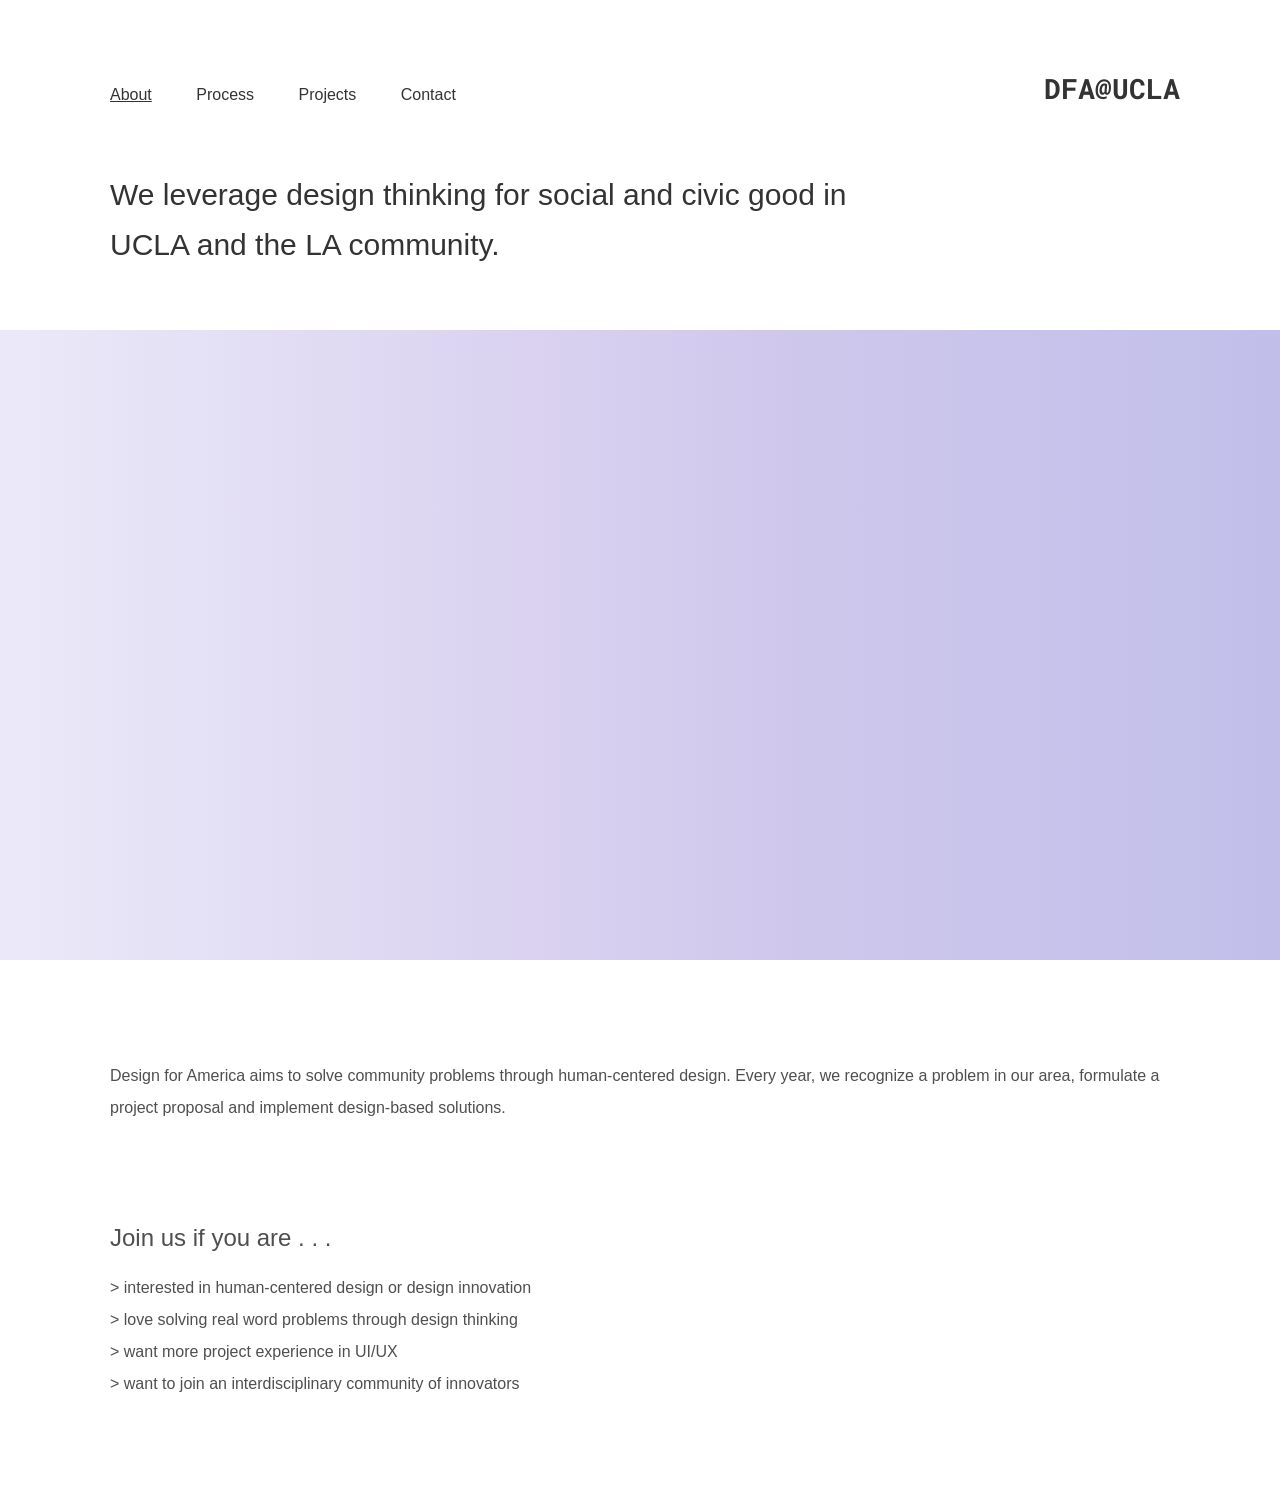
==== about/index.html @ 73edb7b9 "change about picture" ====
<!DOCTYPE html>
<html lang="en">
<head>
  <meta charset="UTF-8">
  <meta name="viewport" content="width=device-width, initial-scale=1.0">
  <meta http-equiv="X-UA-Compatible" content="ie=edge">
  <link rel="stylesheet" href="../public/style/master.css">
  <title>Design for America | About</title>
</head>
<body>
  <header>
    <div id="navbar-links">
      <ul>
        <li><a href="" class="active">About</a></li>
        <li><a href="../process/index.html">Process</a></li>
        <li><a href="../projects/index.html">Projects</a></li>
        <li><a href="../contact/index.html">Contact</a></li>
      </ul>
    </div>
    <div id="navbar-logo">
      <a href="../index.html">DFA@UCLA</a>
    </div>
  </header>
  <div class="statement">
    We leverage design thinking for social and civic good in UCLA and the LA community.
  </div>
  <div class="jumboscreen">
  </div>
  <div class="site-wrapper">
    <div class="description">
      <p>
        Design for America aims to solve community problems through human-centered design. Every year, we recognize a problem in our area, formulate a project proposal and implement design-based solutions.
      </p>
    </div>
    <div class="join">
      <h2>Join us if you are . . .</h2>
      <ul>
        <li><p>
          > interested in human-centered design or design innovation
        </p></li>
        <li><p>
          > love solving real word problems through design thinking
        </p></li>
        <li><p>
          > want more project experience in UI/UX
        </p></li>
        <li><p>
          > want to join an interdisciplinary community of innovators
        </p></li>
      </ul>
    </div>
  </div>
</body>
</html>
---- public/style/master.css ----
@import url("https://fonts.googleapis.com/css?family=Roboto+Mono:700");
@font-face {
  font-family: "Gotham";
  src: url("Gotham-Book.otf");
  font-weight: 400; }
header {
  color: #333333;
  padding: 70px 50px; }

h1,
h2,
h3 {
  font-family: Gotham, sans-serif;
  color: #4f4f4f;
  font-weight: 300; }

p {
  color: #4f4f4f;
  font-family: Gotham, sans-serif;
  line-height: 2;
  margin: 0; }

ul {
  list-style: none; }

#navbar-links {
  float: left;
  font-family: Gotham, sans-serif; }
  #navbar-links li {
    display: inline-block;
    margin: 0 20px; }
    #navbar-links li a {
      text-decoration: none;
      color: inherit;
      -webkit-transition: text-decoration 2s ease;
      transition: text-decoration 2s ease; }
    #navbar-links li a:hover {
      text-decoration: underline; }
    #navbar-links li .active {
      text-decoration: underline; }

#navbar-logo {
  float: right;
  margin-right: 50px;
  font-family: 'Roboto Mono', monospace;
  font-weight: 700;
  font-size: 28px; }
  #navbar-logo a {
    color: #333333;
    text-decoration: none; }

body {
  margin: 0; }

.statement {
  color: #333333;
  margin: 30px 0px 60px 110px;
  width: 60%;
  float: left;
  line-height: 50px;
  display: block;
  font-family: Gotham, sans-serif;
  font-size: 30px; }

.fullscreen-video video {
  width: 100%;
  height: auto;
  opacity: 0.9; }

.jumboscreen {
  width: 100%;
  height: 70vh;
  clear: both;
  background: #ebe9f9;
  background: -moz-linear-gradient(left, #ebe9f9 0%, #d8d0ef 45%, #cec7ec 63%, #c1bfea 100%);
  background: -webkit-gradient(left top, right top, color-stop(0%, #ebe9f9), color-stop(45%, #d8d0ef), color-stop(63%, #cec7ec), color-stop(100%, #c1bfea));
  background: -webkit-linear-gradient(left, #ebe9f9 0%, #d8d0ef 45%, #cec7ec 63%, #c1bfea 100%);
  background: -o-linear-gradient(left, #ebe9f9 0%, #d8d0ef 45%, #cec7ec 63%, #c1bfea 100%);
  background: -ms-linear-gradient(left, #ebe9f9 0%, #d8d0ef 45%, #cec7ec 63%, #c1bfea 100%);
  background: linear-gradient(to right, #ebe9f9 0%, #d8d0ef 45%, #cec7ec 63%, #c1bfea 100%);
  filter: progid:DXImageTransform.Microsoft.gradient(startColorstr='#ebe9f9', endColorstr='#c1bfea', GradientType=1); }

#contact-picture {
  float: left;
  margin: 50px 0;
  width: 50%; }

.picture {
  height: 600px;
  margin: 0 0 0 100px;
  background: #ebe9f9;
  background: -moz-linear-gradient(left, #ebe9f9 0%, #d8d0ef 45%, #cec7ec 63%, #c1bfea 100%);
  background: -webkit-gradient(left top, right top, color-stop(0%, #ebe9f9), color-stop(45%, #d8d0ef), color-stop(63%, #cec7ec), color-stop(100%, #c1bfea));
  background: -webkit-linear-gradient(left, #ebe9f9 0%, #d8d0ef 45%, #cec7ec 63%, #c1bfea 100%);
  background: -o-linear-gradient(left, #ebe9f9 0%, #d8d0ef 45%, #cec7ec 63%, #c1bfea 100%);
  background: -ms-linear-gradient(left, #ebe9f9 0%, #d8d0ef 45%, #cec7ec 63%, #c1bfea 100%);
  background: linear-gradient(to right, #ebe9f9 0%, #d8d0ef 45%, #cec7ec 63%, #c1bfea 100%);
  filter: progid:DXImageTransform.Microsoft.gradient(startColorstr='#ebe9f9', endColorstr='#c1bfea', GradientType=1); }

#contact-info {
  float: right;
  width: 50%;
  margin: 70px 0;
  font-family: Gotham, sans-serif; }
  #contact-info ul {
    text-align: center;
    padding: 0 100px; }
    #contact-info ul h3 {
      color: #fac7c0;
      font-size: 16px; }
    #contact-info ul p {
      color: #828282; }

.site-wrapper {
  margin: 0 110px; }

.description {
  margin-top: 100px;
  margin-bottom: 100px; }

.join {
  margin-top: 100px;
  margin-bottom: 100px; }
  .join ul {
    margin-left: -40px; }
  .join li {
    margin: 0; }

/*# sourceMappingURL=master.css.map */
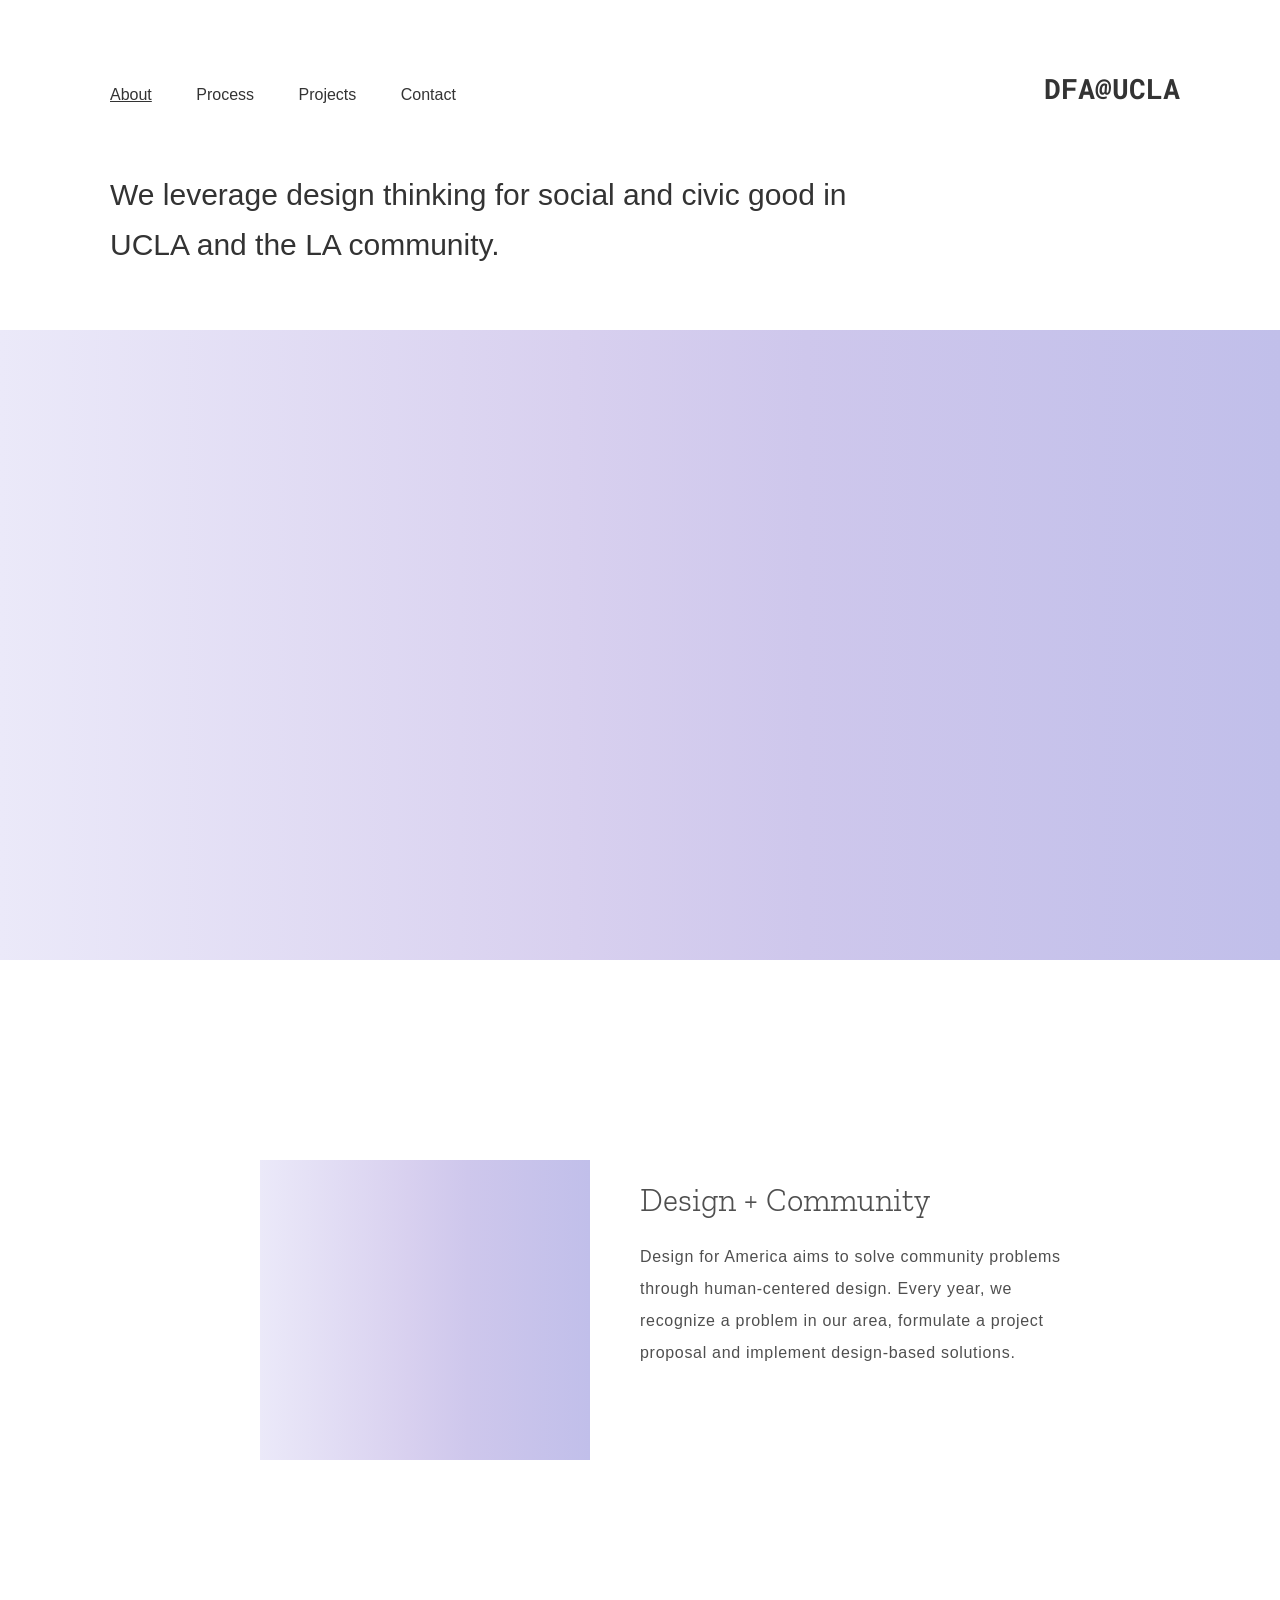
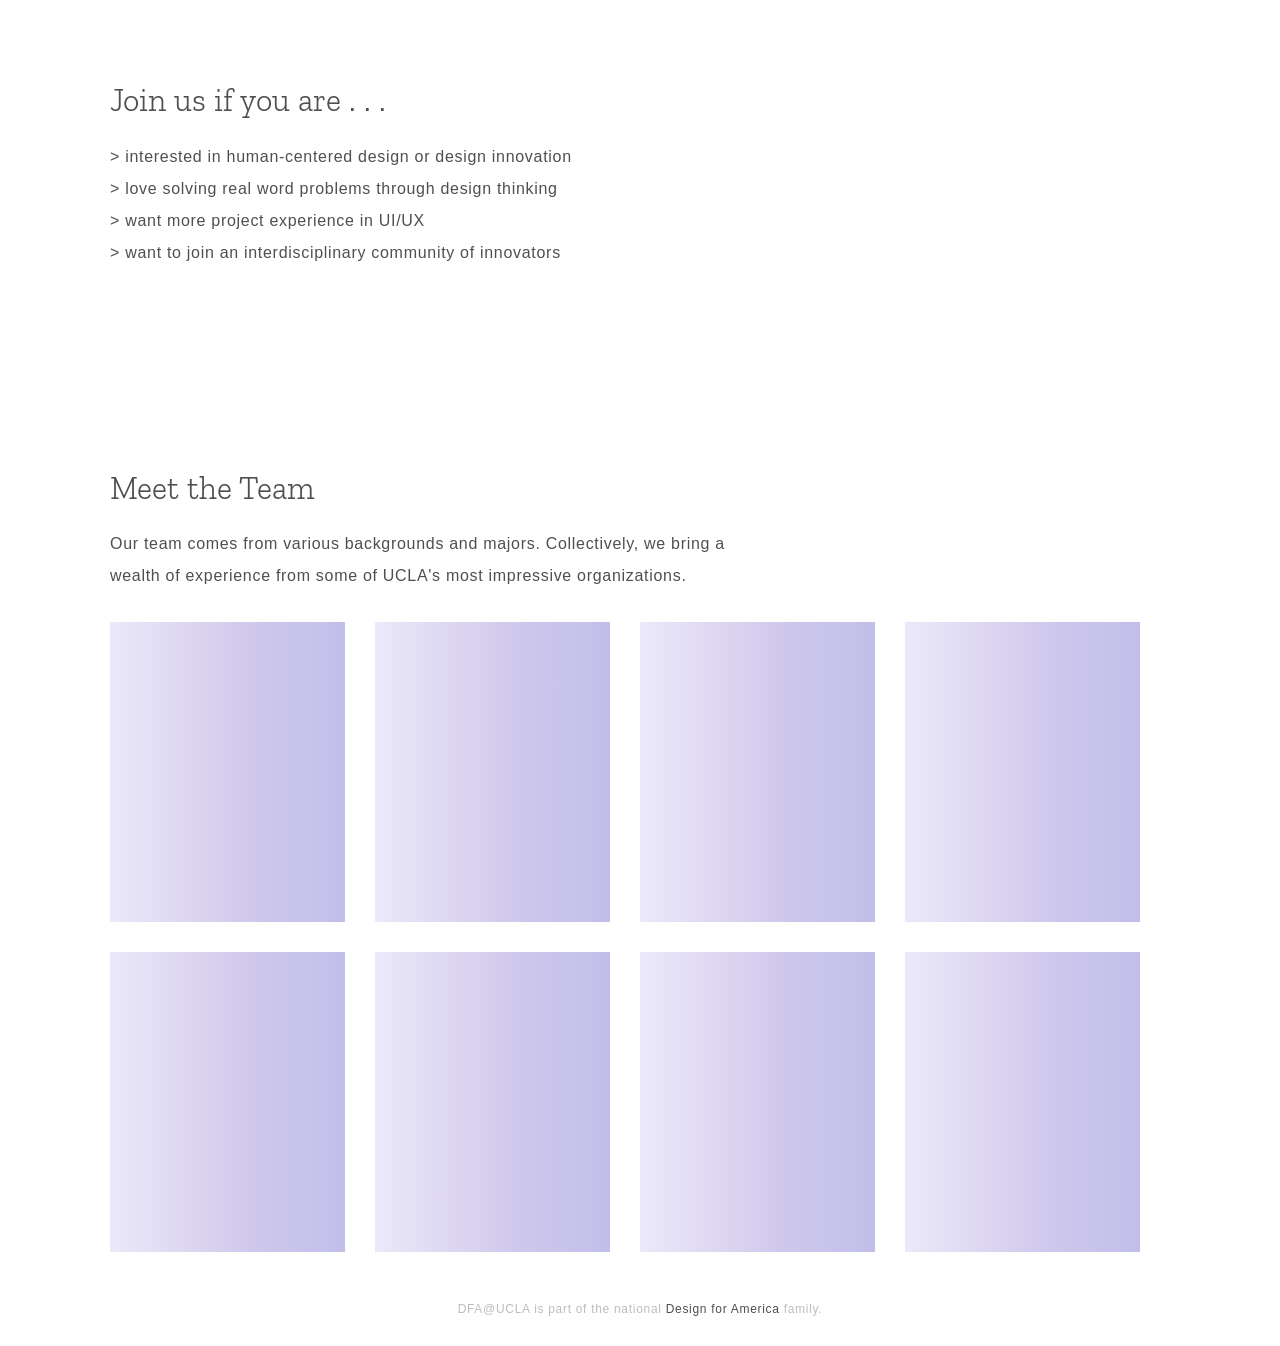
==== commit 56c2919e: "update about page" ====
--- a/about/index.html
+++ b/about/index.html
@@ -12,13 +12,13 @@
     <div id="navbar-links">
       <ul>
         <li><a href="" class="active">About</a></li>
-        <li><a href="../process/index.html">Process</a></li>
-        <li><a href="../projects/index.html">Projects</a></li>
-        <li><a href="../contact/index.html">Contact</a></li>
+        <li><a href="../process">Process</a></li>
+        <li><a href="../projects">Projects</a></li>
+        <li><a href="../contact">Contact</a></li>
       </ul>
     </div>
     <div id="navbar-logo">
-      <a href="../index.html">DFA@UCLA</a>
+      <a href="../">DFA@UCLA</a>
     </div>
   </header>
   <div class="statement">
@@ -28,12 +28,19 @@
   </div>
   <div class="site-wrapper">
     <div class="description">
-      <p>
-        Design for America aims to solve community problems through human-centered design. Every year, we recognize a problem in our area, formulate a project proposal and implement design-based solutions.
-      </p>
+      <div class="description-image">
+        <div class="picture">
+        </div>
+      </div>
+      <div class="description-text">
+        <h1>Design + Community</h1>
+        <p>
+          Design for America aims to solve community problems through human-centered design. Every year, we recognize a problem in our area, formulate a project proposal and implement design-based solutions.
+        </p>
+      </div>
     </div>
     <div class="join">
-      <h2>Join us if you are . . .</h2>
+      <h1>Join us if you are . . .</h1>
       <ul>
         <li><p>
           > interested in human-centered design or design innovation
@@ -49,6 +56,25 @@
         </p></li>
       </ul>
     </div>
+    <div class="team">
+      <h1>Meet the Team</h1>
+      <p>Our team comes from various backgrounds and majors. Collectively, we bring a wealth of experience from some of UCLA's most impressive organizations.</p>
+      <div class="team-members">
+        <div class="member"></div>
+        <div class="member"></div>
+        <div class="member"></div>
+        <div class="member"></div>
+      </div>
+      <div class="team-members">
+        <div class="member"></div>
+        <div class="member"></div>
+        <div class="member"></div>
+        <div class="member"></div>
+      </div>
+    </div>
   </div>
+  <footer>
+    DFA@UCLA is part of the national <a href="http://designforamerica.com" target="_blank">Design for America</a> family.
+  </footer>
 </body>
 </html>
--- a/public/style/master.css
+++ b/public/style/master.css
@@ -1,16 +1,13 @@
 @import url("https://fonts.googleapis.com/css?family=Roboto+Mono:700");
+@import url("https://fonts.googleapis.com/css?family=Zilla+Slab");
 @font-face {
   font-family: "Gotham";
   src: url("Gotham-Book.otf");
   font-weight: 400; }
-header {
-  color: #333333;
-  padding: 70px 50px; }
-
 h1,
 h2,
 h3 {
-  font-family: Gotham, sans-serif;
+  font-family: "Zilla Slab", serif;
   color: #4f4f4f;
   font-weight: 300; }
 
@@ -18,10 +15,12 @@
   color: #4f4f4f;
   font-family: Gotham, sans-serif;
   line-height: 2;
-  margin: 0; }
+  margin: 0;
+  letter-spacing: 0.7px; }
 
-ul {
-  list-style: none; }
+header {
+  color: #333333;
+  padding: 70px 50px; }
 
 #navbar-links {
   float: left;
@@ -49,8 +48,19 @@
     color: #333333;
     text-decoration: none; }
 
-body {
-  margin: 0; }
+footer {
+  font-family: Gotham, sans-serif;
+  font-size: 12px;
+  color: #bdbdbd;
+  text-align: center;
+  margin-top: 30px;
+  margin-bottom: 30px;
+  letter-spacing: 0.7px; }
+  footer a {
+    color: #4f4f4f;
+    text-decoration: none; }
+    footer a:hover {
+      text-decoration: underline; }
 
 .statement {
   color: #333333;
@@ -61,6 +71,12 @@
   display: block;
   font-family: Gotham, sans-serif;
   font-size: 30px; }
+
+body {
+  margin: 0; }
+
+ul {
+  list-style: none; }
 
 .fullscreen-video video {
   width: 100%;
@@ -106,24 +122,77 @@
     text-align: center;
     padding: 0 100px; }
     #contact-info ul h3 {
-      color: #fac7c0;
+      color: #cec7ec;
       font-size: 16px; }
     #contact-info ul p {
-      color: #828282; }
+      color: #bdbdbd; }
 
 .site-wrapper {
   margin: 0 110px; }
 
 .description {
-  margin-top: 100px;
-  margin-bottom: 100px; }
+  margin-top: 200px;
+  margin-bottom: 200px;
+  display: block;
+  clear: both; }
+
+.description-image {
+  float: left;
+  width: 50%; }
+
+.picture {
+  height: 300px;
+  margin: 0 50px 0 150px;
+  background: #ebe9f9;
+  background: -moz-linear-gradient(left, #ebe9f9 0%, #d8d0ef 45%, #cec7ec 63%, #c1bfea 100%);
+  background: -webkit-gradient(left top, right top, color-stop(0%, #ebe9f9), color-stop(45%, #d8d0ef), color-stop(63%, #cec7ec), color-stop(100%, #c1bfea));
+  background: -webkit-linear-gradient(left, #ebe9f9 0%, #d8d0ef 45%, #cec7ec 63%, #c1bfea 100%);
+  background: -o-linear-gradient(left, #ebe9f9 0%, #d8d0ef 45%, #cec7ec 63%, #c1bfea 100%);
+  background: -ms-linear-gradient(left, #ebe9f9 0%, #d8d0ef 45%, #cec7ec 63%, #c1bfea 100%);
+  background: linear-gradient(to right, #ebe9f9 0%, #d8d0ef 45%, #cec7ec 63%, #c1bfea 100%);
+  filter: progid:DXImageTransform.Microsoft.gradient(startColorstr='#ebe9f9', endColorstr='#c1bfea', GradientType=1); }
+
+.description-text {
+  float: right;
+  width: 50%; }
+  .description-text h1,
+  .description-text p {
+    padding: 0 100px 0 0; }
 
 .join {
-  margin-top: 100px;
-  margin-bottom: 100px; }
+  margin-top: 200px;
+  margin-bottom: 200px;
+  padding-top: 200px;
+  clear: both; }
   .join ul {
     margin-left: -40px; }
   .join li {
     margin: 0; }
 
+.team {
+  margin-bottom: 50px; }
+  .team h1,
+  .team p {
+    width: 60%; }
+
+.team-members {
+  display: flex;
+  flex-direction: row;
+  margin: 30px 0;
+  justify-content: space-between; }
+
+.member {
+  display: flex;
+  height: 300px;
+  width: 30%;
+  margin: 0 30px 0 0;
+  background: #ebe9f9;
+  background: -moz-linear-gradient(left, #ebe9f9 0%, #d8d0ef 45%, #cec7ec 63%, #c1bfea 100%);
+  background: -webkit-gradient(left top, right top, color-stop(0%, #ebe9f9), color-stop(45%, #d8d0ef), color-stop(63%, #cec7ec), color-stop(100%, #c1bfea));
+  background: -webkit-linear-gradient(left, #ebe9f9 0%, #d8d0ef 45%, #cec7ec 63%, #c1bfea 100%);
+  background: -o-linear-gradient(left, #ebe9f9 0%, #d8d0ef 45%, #cec7ec 63%, #c1bfea 100%);
+  background: -ms-linear-gradient(left, #ebe9f9 0%, #d8d0ef 45%, #cec7ec 63%, #c1bfea 100%);
+  background: linear-gradient(to right, #ebe9f9 0%, #d8d0ef 45%, #cec7ec 63%, #c1bfea 100%);
+  filter: progid:DXImageTransform.Microsoft.gradient(startColorstr='#ebe9f9', endColorstr='#c1bfea', GradientType=1); }
+
 /*# sourceMappingURL=master.css.map */
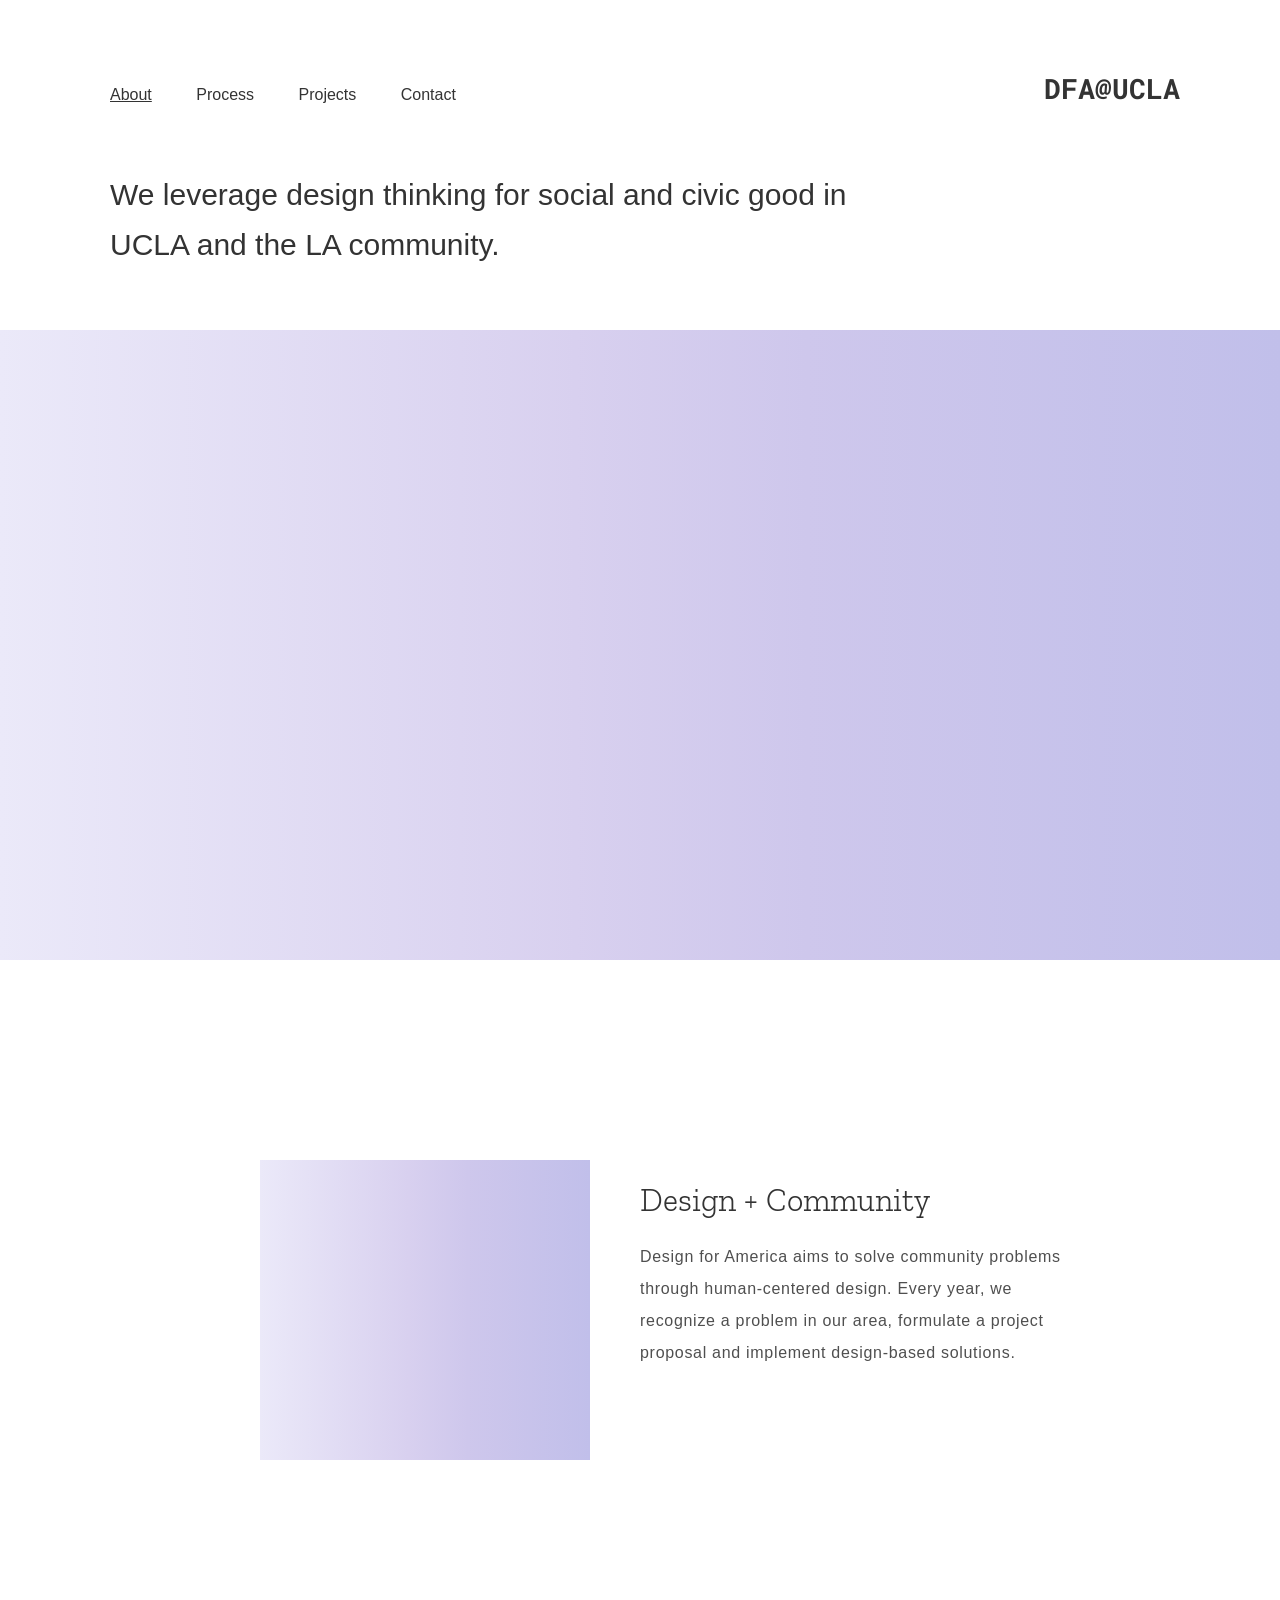
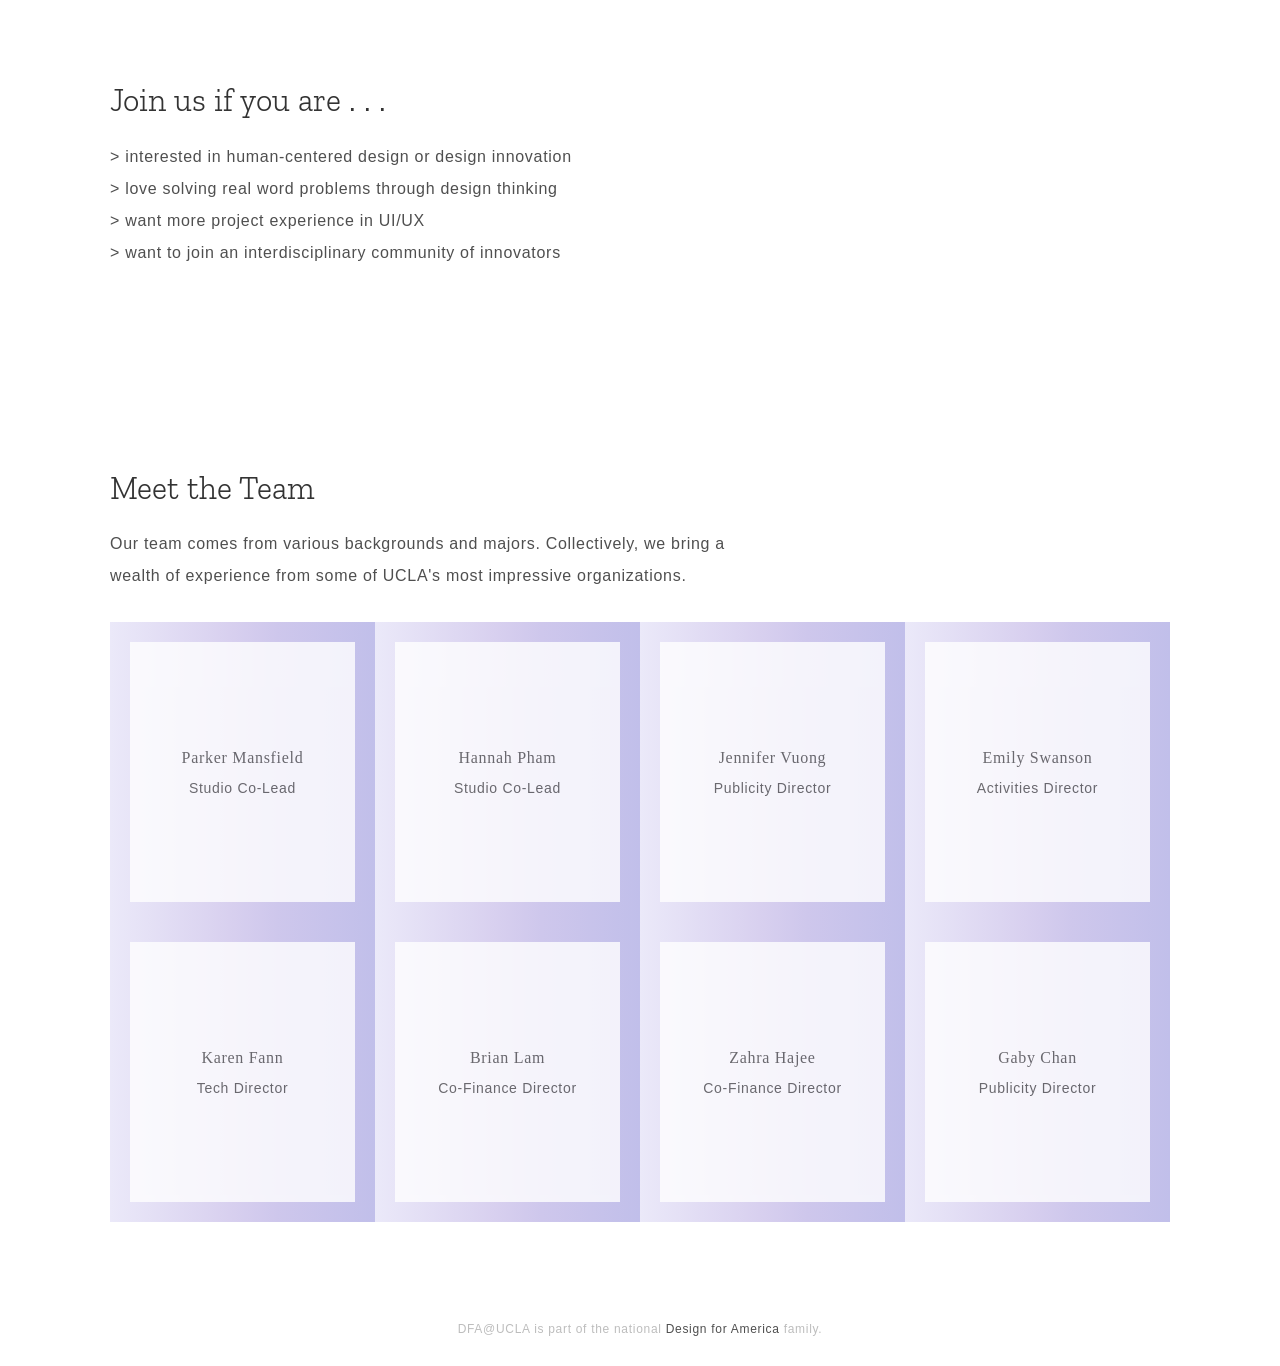
==== commit 074eadd0: "add team members" ====
--- a/about/index.html
+++ b/about/index.html
@@ -60,16 +60,70 @@
       <h1>Meet the Team</h1>
       <p>Our team comes from various backgrounds and majors. Collectively, we bring a wealth of experience from some of UCLA's most impressive organizations.</p>
       <div class="team-members">
-        <div class="member"></div>
-        <div class="member"></div>
-        <div class="member"></div>
-        <div class="member"></div>
-      </div>
-      <div class="team-members">
-        <div class="member"></div>
-        <div class="member"></div>
-        <div class="member"></div>
-        <div class="member"></div>
+        <div class="member">
+          <div class="info-wrapper">
+            <div class="member-info">
+              <p class="name">Parker Mansfield</p>
+              <p class="position">Studio Co-Lead</p>
+            </div>
+          </div>
+        </div>
+        <div class="member">
+          <div class="info-wrapper">
+            <div class="member-info">
+              <p class="name">Hannah Pham</p>
+              <p class="position">Studio Co-Lead</p>
+            </div>
+          </div>
+        </div>
+        <div class="member">
+          <div class="info-wrapper">
+            <div class="member-info">
+              <p class="name">Jennifer Vuong</p>
+              <p class="position">Publicity Director</p>
+            </div>
+          </div>
+        </div>
+        <div class="member">
+          <div class="info-wrapper">
+            <div class="member-info">
+              <p class="name">Emily Swanson</p>
+              <p class="position">Activities Director</p>
+            </div>
+          </div>
+        </div>
+        <div class="member">
+          <div class="info-wrapper">
+            <div class="member-info">
+              <p class="name">Karen Fann</p>
+              <p class="position">Tech Director</p>
+            </div>
+          </div>
+        </div>
+        <div class="member">
+          <div class="info-wrapper">
+            <div class="member-info">
+              <p class="name">Brian Lam</p>
+              <p class="position">Co-Finance Director</p>
+            </div>
+          </div>
+        </div>
+        <div class="member">
+          <div class="info-wrapper">
+            <div class="member-info">
+              <p class="name">Zahra Hajee</p>
+              <p class="position">Co-Finance Director</p>
+            </div>
+          </div>
+        </div>
+        <div class="member">
+          <div class="info-wrapper">
+            <div class="member-info">
+              <p class="name">Gaby Chan</p>
+              <p class="position">Publicity Director</p>
+            </div>
+          </div>
+        </div>
       </div>
     </div>
   </div>
--- a/public/style/master.css
+++ b/public/style/master.css
@@ -8,7 +8,7 @@
 h2,
 h3 {
   font-family: "Zilla Slab", serif;
-  color: #4f4f4f;
+  color: #333333;
   font-weight: 300; }
 
 p {
@@ -170,7 +170,7 @@
     margin: 0; }
 
 .team {
-  margin-bottom: 50px; }
+  margin-bottom: 100px; }
   .team h1,
   .team p {
     width: 60%; }
@@ -178,21 +178,41 @@
 .team-members {
   display: flex;
   flex-direction: row;
+  flex-wrap: wrap;
   margin: 30px 0;
   justify-content: space-between; }
 
 .member {
   display: flex;
   height: 300px;
-  width: 30%;
-  margin: 0 30px 0 0;
-  background: #ebe9f9;
-  background: -moz-linear-gradient(left, #ebe9f9 0%, #d8d0ef 45%, #cec7ec 63%, #c1bfea 100%);
-  background: -webkit-gradient(left top, right top, color-stop(0%, #ebe9f9), color-stop(45%, #d8d0ef), color-stop(63%, #cec7ec), color-stop(100%, #c1bfea));
-  background: -webkit-linear-gradient(left, #ebe9f9 0%, #d8d0ef 45%, #cec7ec 63%, #c1bfea 100%);
-  background: -o-linear-gradient(left, #ebe9f9 0%, #d8d0ef 45%, #cec7ec 63%, #c1bfea 100%);
-  background: -ms-linear-gradient(left, #ebe9f9 0%, #d8d0ef 45%, #cec7ec 63%, #c1bfea 100%);
-  background: linear-gradient(to right, #ebe9f9 0%, #d8d0ef 45%, #cec7ec 63%, #c1bfea 100%);
-  filter: progid:DXImageTransform.Microsoft.gradient(startColorstr='#ebe9f9', endColorstr='#c1bfea', GradientType=1); }
+  width: 25%;
+  background: #ebe9f9;
+  background: -moz-linear-gradient(left, #ebe9f9 0%, #d8d0ef 45%, #cec7ec 63%, #c1bfea 100%);
+  background: -webkit-gradient(left top, right top, color-stop(0%, #ebe9f9), color-stop(45%, #d8d0ef), color-stop(63%, #cec7ec), color-stop(100%, #c1bfea));
+  background: -webkit-linear-gradient(left, #ebe9f9 0%, #d8d0ef 45%, #cec7ec 63%, #c1bfea 100%);
+  background: -o-linear-gradient(left, #ebe9f9 0%, #d8d0ef 45%, #cec7ec 63%, #c1bfea 100%);
+  background: -ms-linear-gradient(left, #ebe9f9 0%, #d8d0ef 45%, #cec7ec 63%, #c1bfea 100%);
+  background: linear-gradient(to right, #ebe9f9 0%, #d8d0ef 45%, #cec7ec 63%, #c1bfea 100%);
+  filter: progid:DXImageTransform.Microsoft.gradient(startColorstr='#ebe9f9', endColorstr='#c1bfea', GradientType=1); }
+
+.info-wrapper {
+  width: 100%;
+  margin: 20px;
+  background-color: white;
+  opacity: 0.8;
+  text-align: center;
+  display: flex;
+  flex-direction: column;
+  align-items: center; }
+
+.member-info {
+  margin: auto; }
+  .member-info p {
+    width: 100%; }
+  .member-info .name {
+    font-family: "Zilla Slab", serif;
+    font-size: 16px; }
+  .member-info .position {
+    font-size: 14px; }
 
 /*# sourceMappingURL=master.css.map */
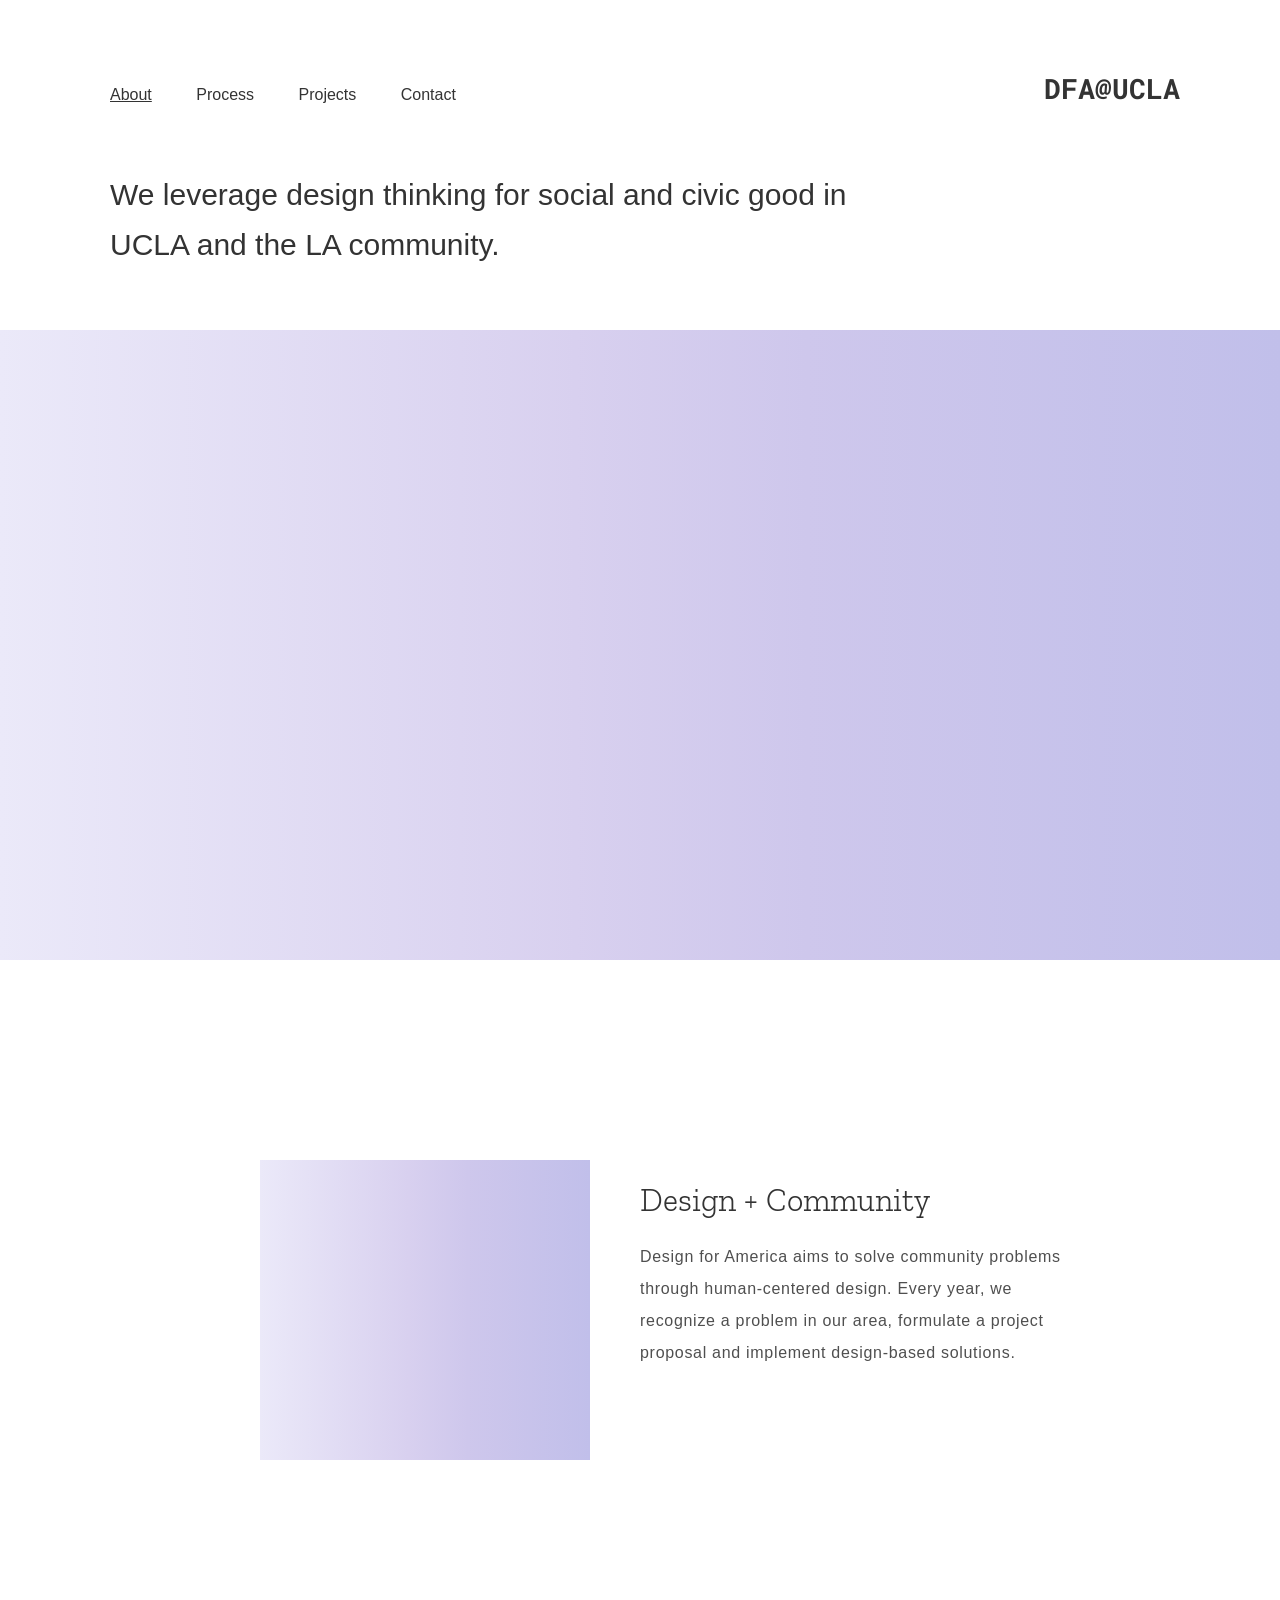
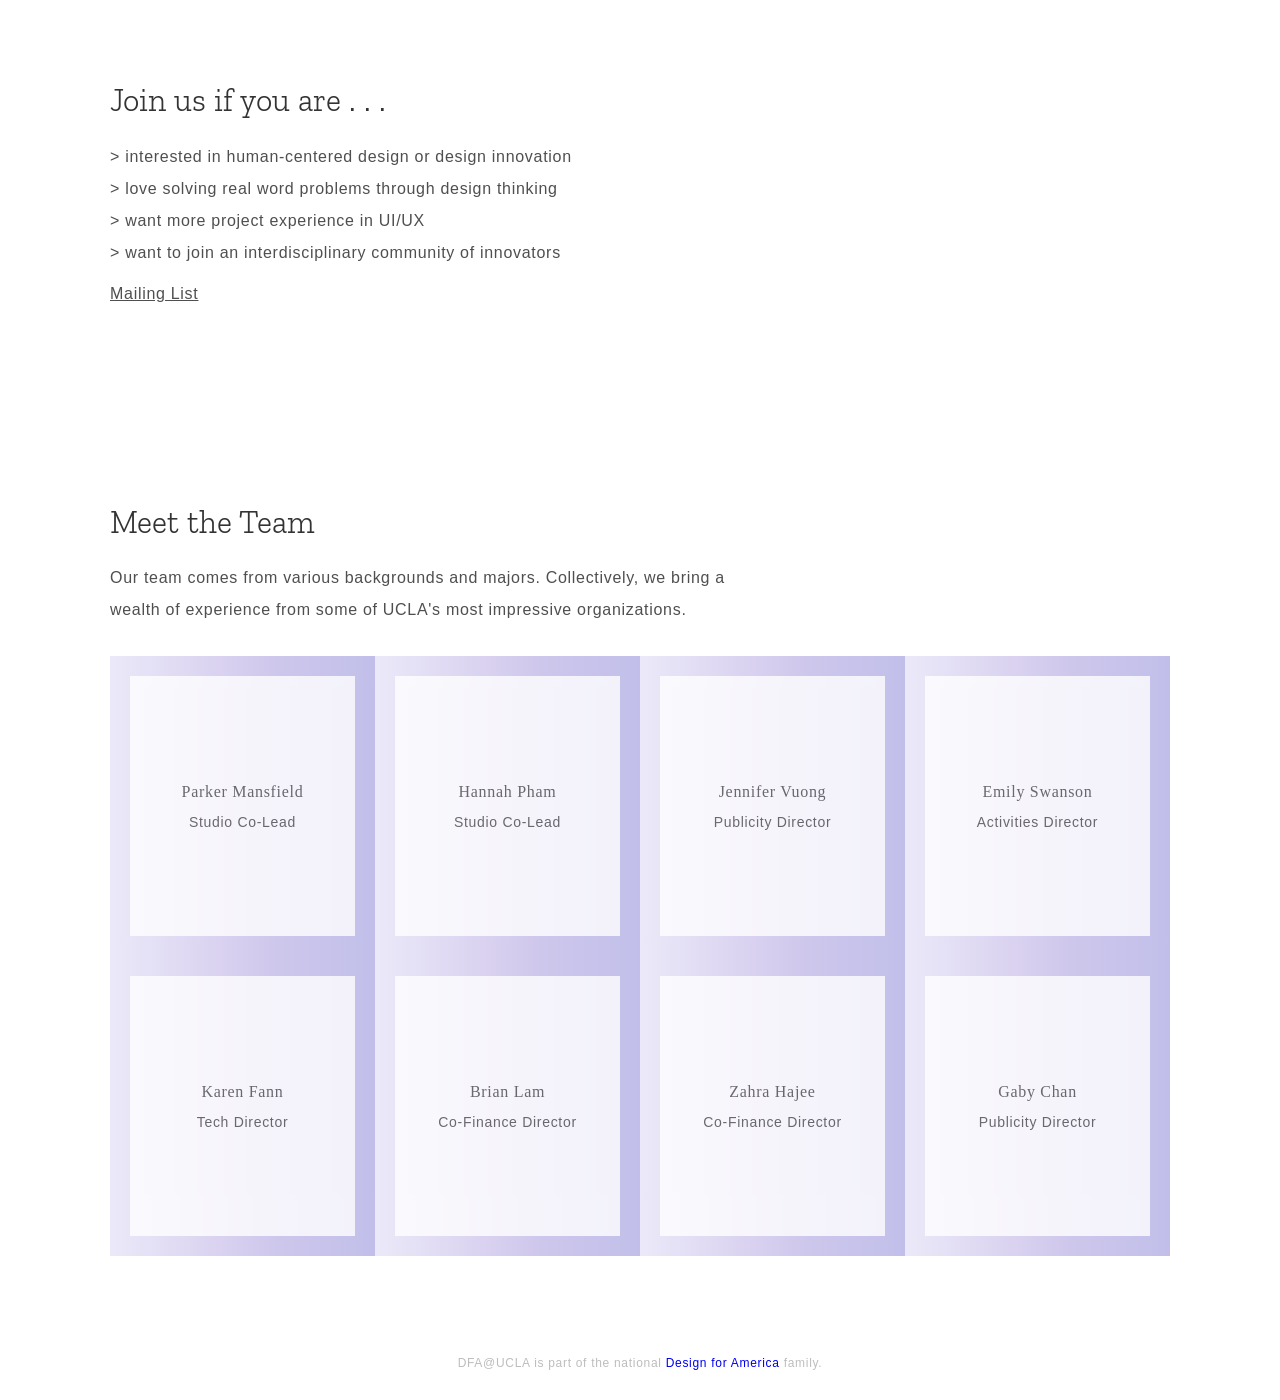
==== commit e035e18e: "link to facebook and mailing list" ====
--- a/about/index.html
+++ b/about/index.html
@@ -55,6 +55,7 @@
           > want to join an interdisciplinary community of innovators
         </p></li>
       </ul>
+      <a href="goo.gl/MyM8EJ">Mailing List</a>
     </div>
     <div class="team">
       <h1>Meet the Team</h1>
--- a/public/style/master.css
+++ b/public/style/master.css
@@ -55,12 +55,15 @@
   text-align: center;
   margin-top: 30px;
   margin-bottom: 30px;
-  letter-spacing: 0.7px; }
+  letter-spacing: 0.7px;
+  clear: both; }
   footer a {
-    color: #4f4f4f;
     text-decoration: none; }
     footer a:hover {
       text-decoration: underline; }
+    footer a:visited {
+      text-decoration: none;
+      color: #4f4f4f; }
 
 .statement {
   color: #333333;
@@ -100,18 +103,17 @@
   float: left;
   margin: 50px 0;
   width: 50%; }
-
-.picture {
-  height: 600px;
-  margin: 0 0 0 100px;
-  background: #ebe9f9;
-  background: -moz-linear-gradient(left, #ebe9f9 0%, #d8d0ef 45%, #cec7ec 63%, #c1bfea 100%);
-  background: -webkit-gradient(left top, right top, color-stop(0%, #ebe9f9), color-stop(45%, #d8d0ef), color-stop(63%, #cec7ec), color-stop(100%, #c1bfea));
-  background: -webkit-linear-gradient(left, #ebe9f9 0%, #d8d0ef 45%, #cec7ec 63%, #c1bfea 100%);
-  background: -o-linear-gradient(left, #ebe9f9 0%, #d8d0ef 45%, #cec7ec 63%, #c1bfea 100%);
-  background: -ms-linear-gradient(left, #ebe9f9 0%, #d8d0ef 45%, #cec7ec 63%, #c1bfea 100%);
-  background: linear-gradient(to right, #ebe9f9 0%, #d8d0ef 45%, #cec7ec 63%, #c1bfea 100%);
-  filter: progid:DXImageTransform.Microsoft.gradient(startColorstr='#ebe9f9', endColorstr='#c1bfea', GradientType=1); }
+  #contact-picture .picture {
+    height: 600px;
+    margin: 0 0 0 100px;
+    background: #ebe9f9;
+    background: -moz-linear-gradient(left, #ebe9f9 0%, #d8d0ef 45%, #cec7ec 63%, #c1bfea 100%);
+    background: -webkit-gradient(left top, right top, color-stop(0%, #ebe9f9), color-stop(45%, #d8d0ef), color-stop(63%, #cec7ec), color-stop(100%, #c1bfea));
+    background: -webkit-linear-gradient(left, #ebe9f9 0%, #d8d0ef 45%, #cec7ec 63%, #c1bfea 100%);
+    background: -o-linear-gradient(left, #ebe9f9 0%, #d8d0ef 45%, #cec7ec 63%, #c1bfea 100%);
+    background: -ms-linear-gradient(left, #ebe9f9 0%, #d8d0ef 45%, #cec7ec 63%, #c1bfea 100%);
+    background: linear-gradient(to right, #ebe9f9 0%, #d8d0ef 45%, #cec7ec 63%, #c1bfea 100%);
+    filter: progid:DXImageTransform.Microsoft.gradient(startColorstr='#ebe9f9', endColorstr='#c1bfea', GradientType=1); }
 
 #contact-info {
   float: right;
@@ -123,9 +125,19 @@
     padding: 0 100px; }
     #contact-info ul h3 {
       color: #cec7ec;
+      font-family: Gotham, sans-serif;
       font-size: 16px; }
     #contact-info ul p {
-      color: #bdbdbd; }
+      color: #4f4f4f; }
+    #contact-info ul a {
+      color: #4f4f4f;
+      text-decoration: none;
+      line-height: 2; }
+      #contact-info ul a:hover {
+        text-decoration: underline; }
+      #contact-info ul a:visited {
+        text-decoration: none;
+        color: #4f4f4f; }
 
 .site-wrapper {
   margin: 0 110px; }
@@ -168,6 +180,13 @@
     margin-left: -40px; }
   .join li {
     margin: 0; }
+  .join a {
+    color: #4f4f4f;
+    letter-spacing: 0.7px;
+    font-family: Gotham, sans-serif; }
+  .join:visited {
+    text-decoration: none;
+    color: #4f4f4f; }
 
 .team {
   margin-bottom: 100px; }
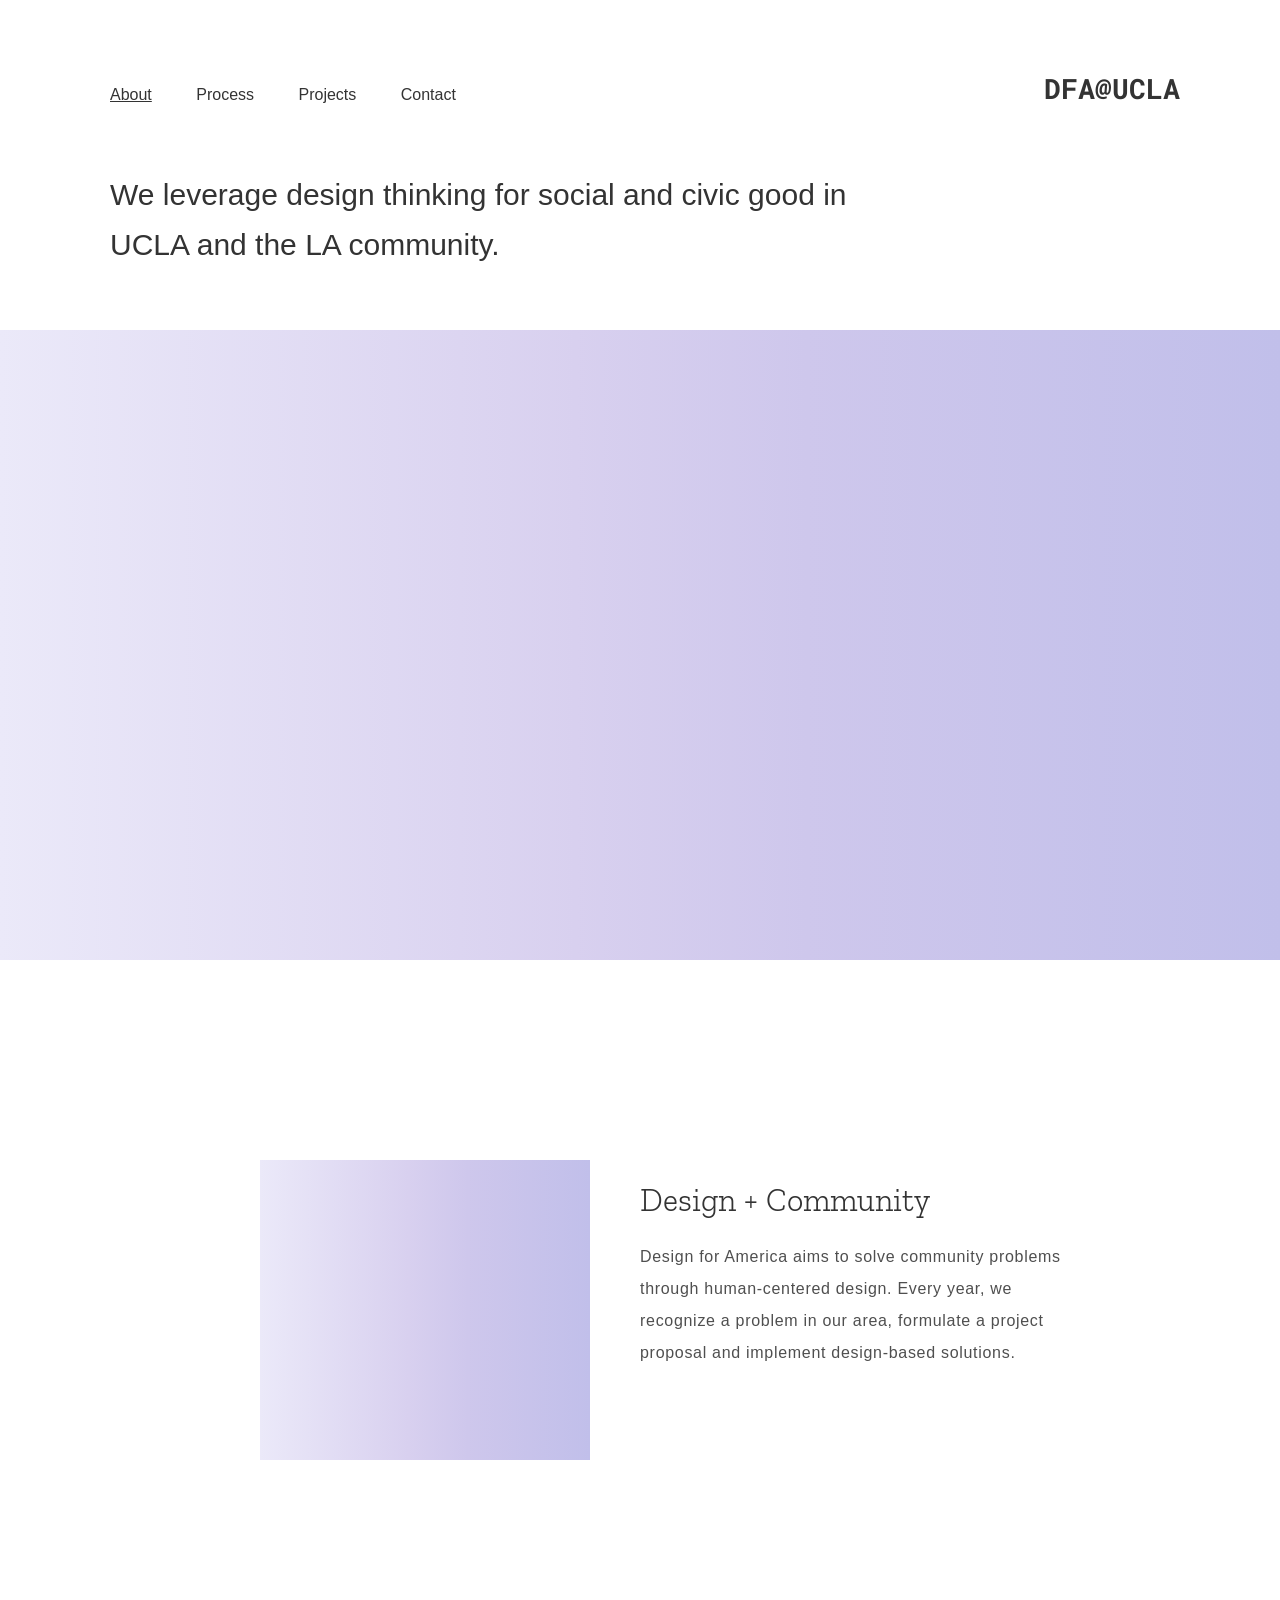
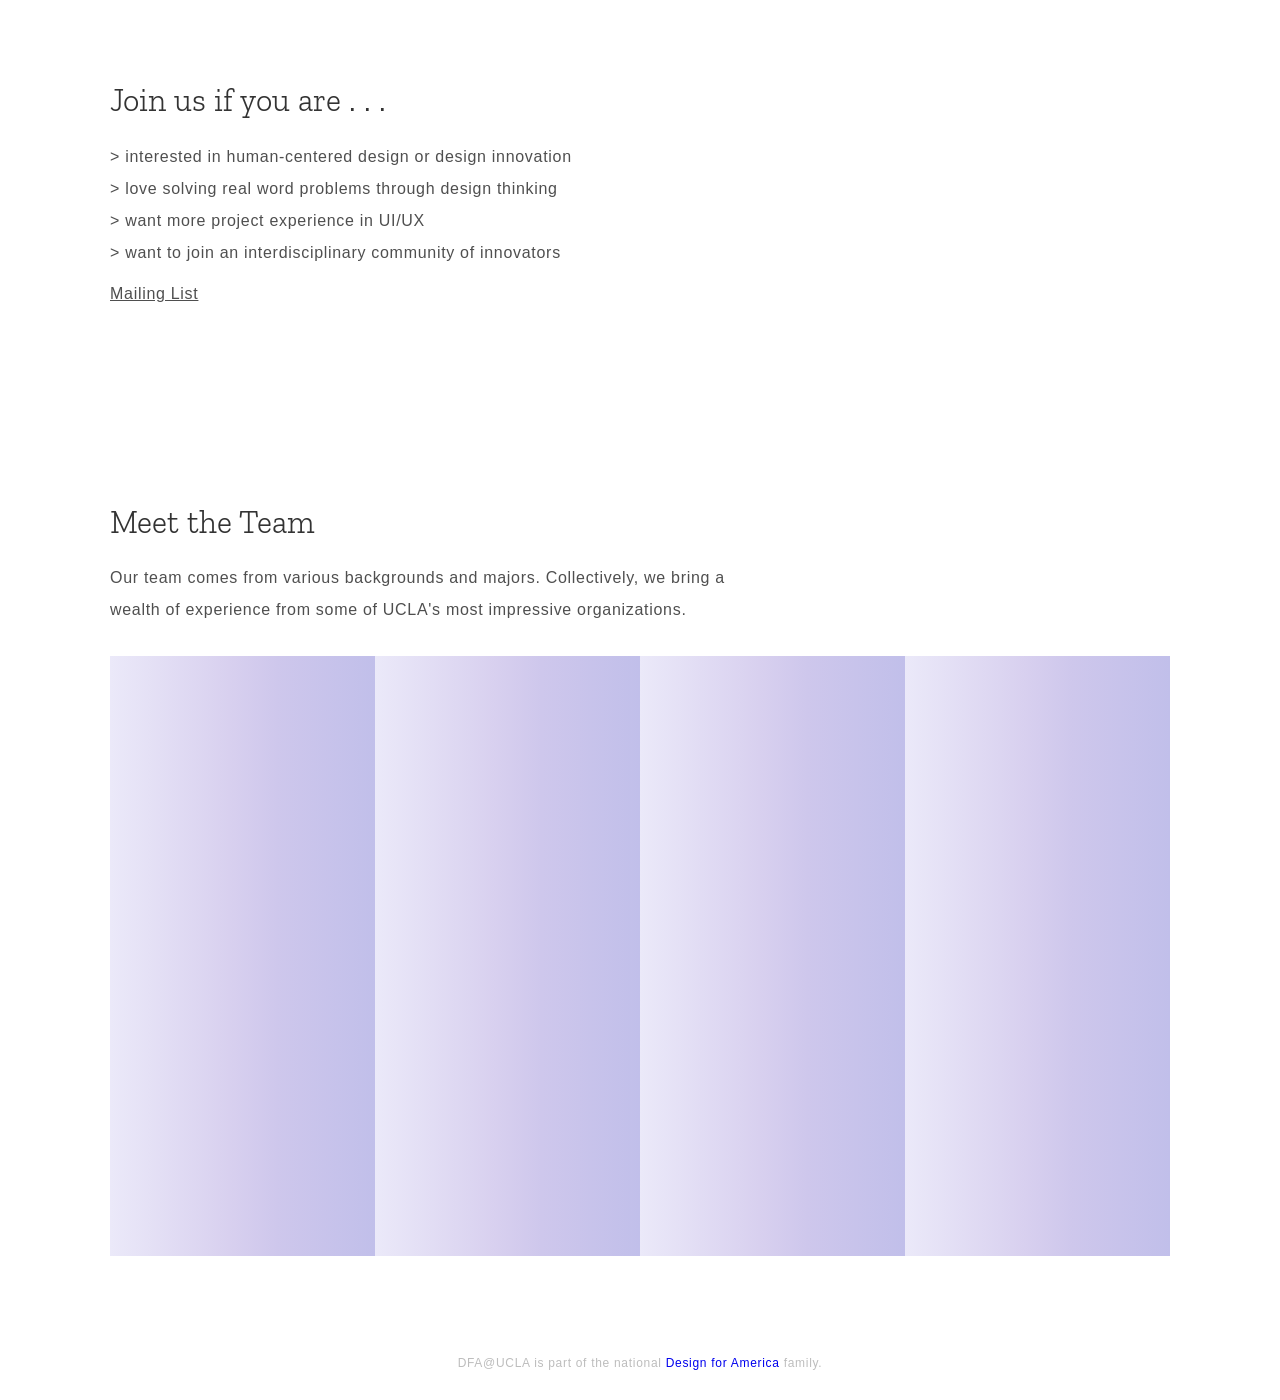
==== commit 0ee10e68: "add animation to about page" ====
--- a/about/index.html
+++ b/about/index.html
@@ -5,6 +5,13 @@
   <meta name="viewport" content="width=device-width, initial-scale=1.0">
   <meta http-equiv="X-UA-Compatible" content="ie=edge">
   <link rel="stylesheet" href="../public/style/master.css">
+  <script
+  src="https://code.jquery.com/jquery-3.2.1.min.js"
+  integrity="sha256-hwg4gsxgFZhOsEEamdOYGBf13FyQuiTwlAQgxVSNgt4="
+  crossorigin="anonymous"></script>
+  <script type="text/javascript" src="about.js">
+
+  </script>
   <title>Design for America | About</title>
 </head>
 <body>
@@ -61,64 +68,64 @@
       <h1>Meet the Team</h1>
       <p>Our team comes from various backgrounds and majors. Collectively, we bring a wealth of experience from some of UCLA's most impressive organizations.</p>
       <div class="team-members">
-        <div class="member">
-          <div class="info-wrapper">
+        <div class="member" data-id="parker">
+          <div class="info-wrapper" id="parker">
             <div class="member-info">
               <p class="name">Parker Mansfield</p>
               <p class="position">Studio Co-Lead</p>
             </div>
           </div>
         </div>
-        <div class="member">
-          <div class="info-wrapper">
+        <div class="member" data-id="hannah">
+          <div class="info-wrapper" id="hannah">
             <div class="member-info">
               <p class="name">Hannah Pham</p>
               <p class="position">Studio Co-Lead</p>
             </div>
           </div>
         </div>
-        <div class="member">
-          <div class="info-wrapper">
+        <div class="member" data-id="jennifer">
+          <div class="info-wrapper" id="jennifer">
             <div class="member-info">
               <p class="name">Jennifer Vuong</p>
               <p class="position">Publicity Director</p>
             </div>
           </div>
         </div>
-        <div class="member">
-          <div class="info-wrapper">
+        <div class="member" data-id="emily">
+          <div class="info-wrapper" id="emily">
             <div class="member-info">
               <p class="name">Emily Swanson</p>
               <p class="position">Activities Director</p>
             </div>
           </div>
         </div>
-        <div class="member">
-          <div class="info-wrapper">
+        <div class="member" data-id="karen">
+          <div class="info-wrapper" id="karen">
             <div class="member-info">
               <p class="name">Karen Fann</p>
               <p class="position">Tech Director</p>
             </div>
           </div>
         </div>
-        <div class="member">
-          <div class="info-wrapper">
+        <div class="member" data-id="brian">
+          <div class="info-wrapper" id="brian">
             <div class="member-info">
               <p class="name">Brian Lam</p>
               <p class="position">Co-Finance Director</p>
             </div>
           </div>
         </div>
-        <div class="member">
-          <div class="info-wrapper">
+        <div class="member" data-id="zahra">
+          <div class="info-wrapper" id="zahra">
             <div class="member-info">
               <p class="name">Zahra Hajee</p>
               <p class="position">Co-Finance Director</p>
             </div>
           </div>
         </div>
-        <div class="member">
-          <div class="info-wrapper">
+        <div class="member" data-id="gaby">
+          <div class="info-wrapper" id="gaby">
             <div class="member-info">
               <p class="name">Gaby Chan</p>
               <p class="position">Publicity Director</p>
--- a/public/style/master.css
+++ b/public/style/master.css
@@ -71,7 +71,6 @@
   width: 60%;
   float: left;
   line-height: 50px;
-  display: block;
   font-family: Gotham, sans-serif;
   font-size: 30px; }
 
@@ -230,7 +229,7 @@
     width: 100%; }
   .member-info .name {
     font-family: "Zilla Slab", serif;
-    font-size: 16px; }
+    font-size: 18px; }
   .member-info .position {
     font-size: 14px; }
 
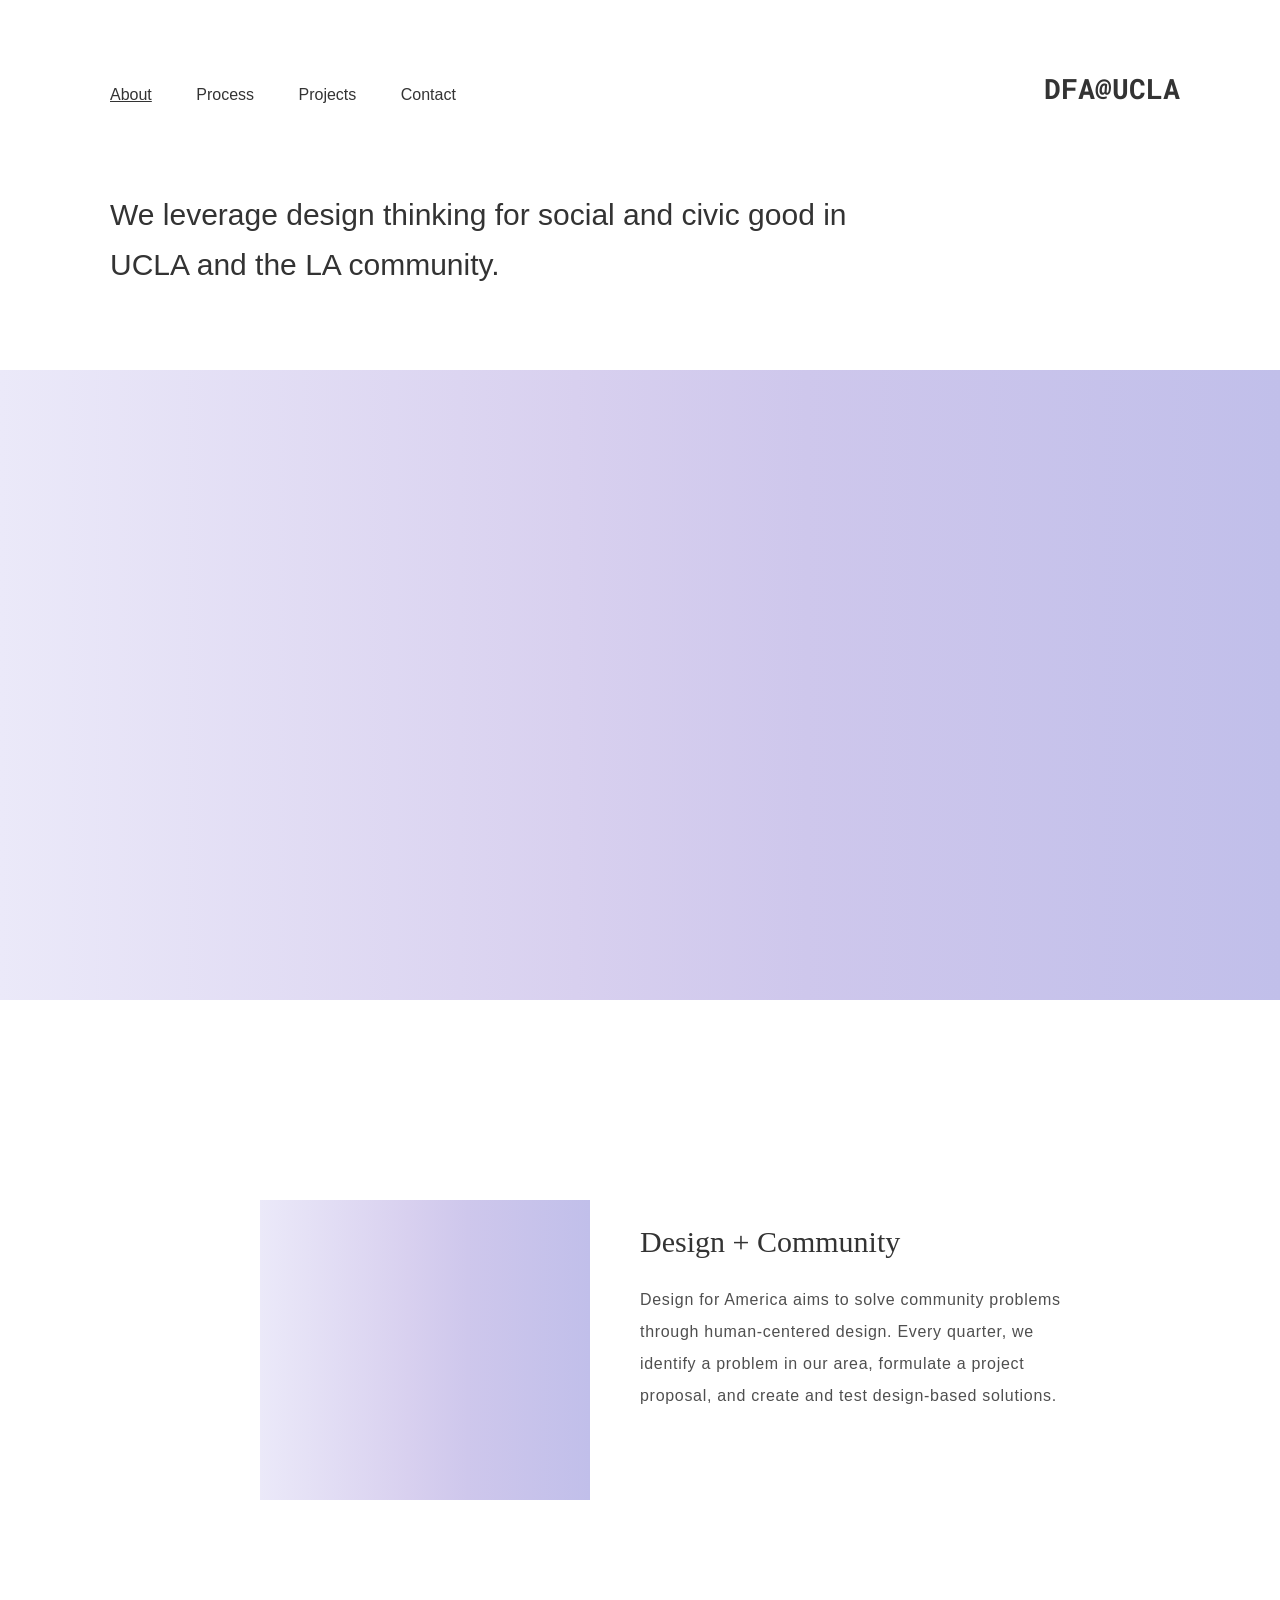
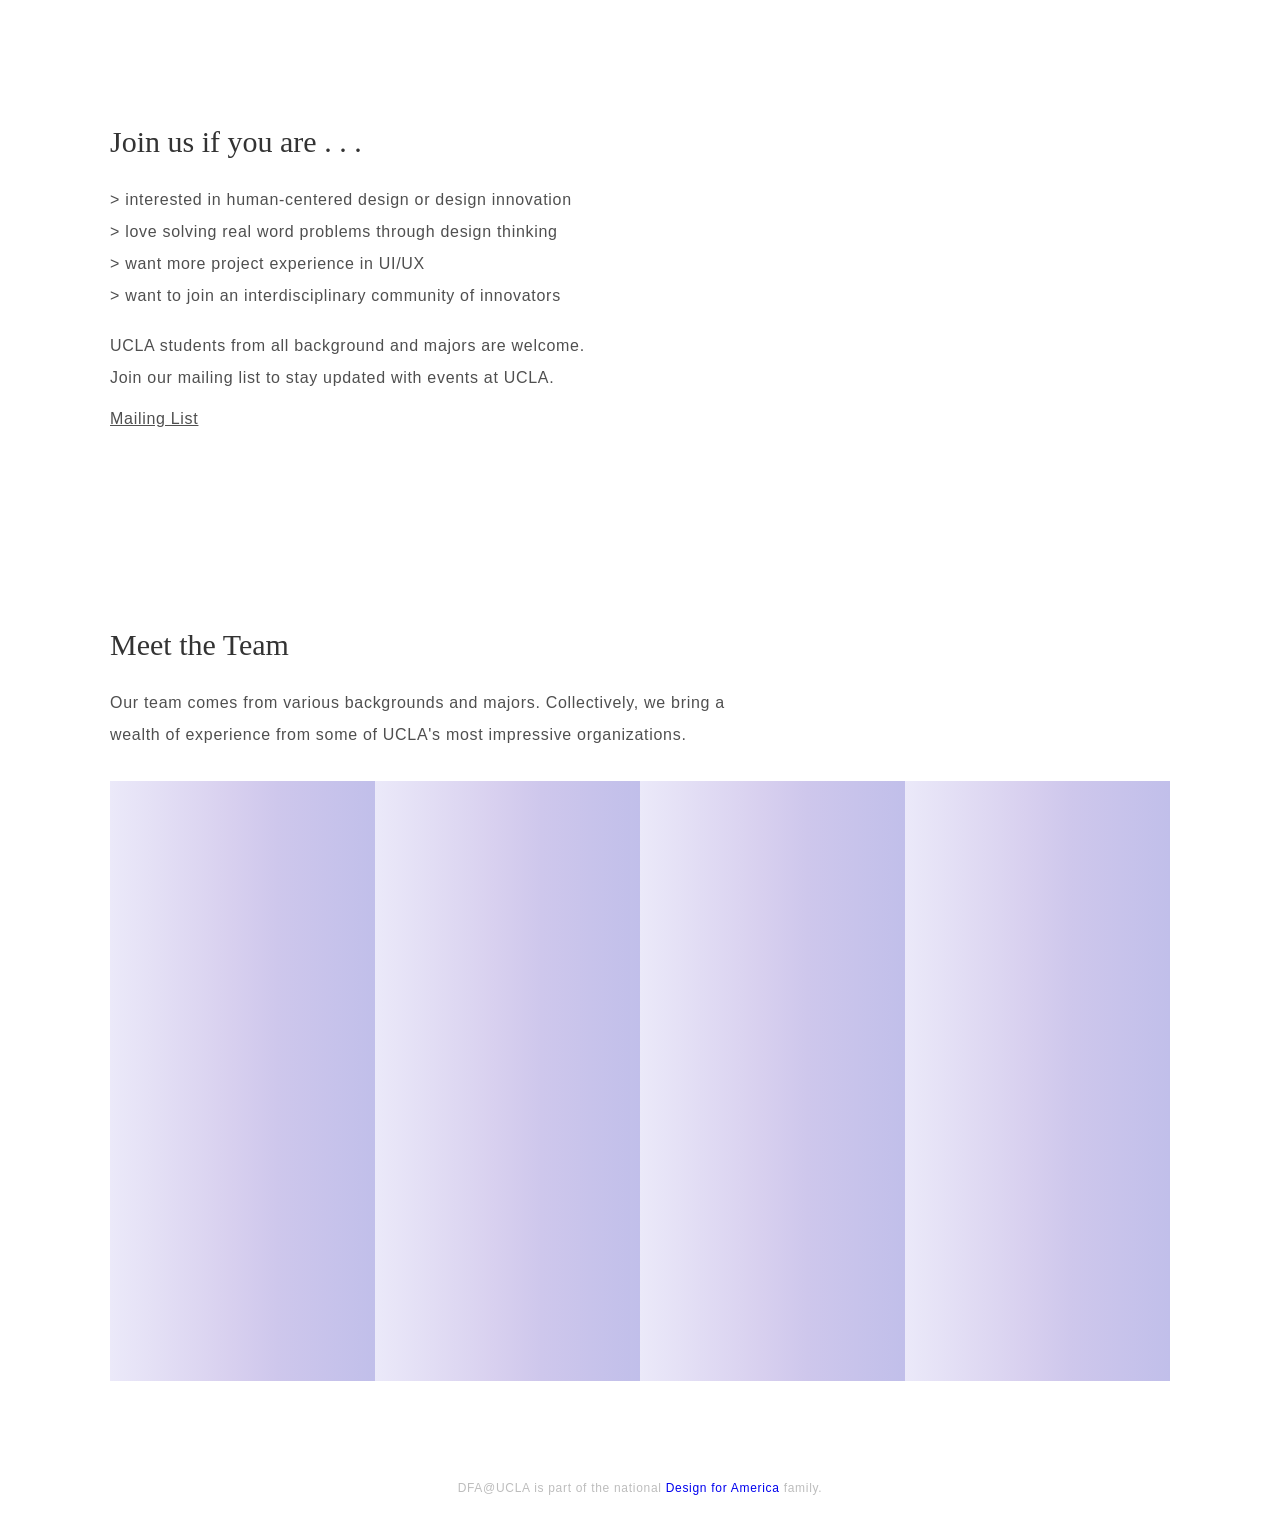
==== commit 045a69c8: "update content" ====
--- a/about/index.html
+++ b/about/index.html
@@ -9,9 +9,9 @@
   src="https://code.jquery.com/jquery-3.2.1.min.js"
   integrity="sha256-hwg4gsxgFZhOsEEamdOYGBf13FyQuiTwlAQgxVSNgt4="
   crossorigin="anonymous"></script>
-  <script type="text/javascript" src="about.js">
-
-  </script>
+  <script type="text/javascript" src="about.js"></script>
+  <script type="text/javascript" src="../public/js/statement.js"></script>
+  <script type="text/javascript" src="../public/js/navbar.js"></script>
   <title>Design for America | About</title>
 </head>
 <body>
@@ -29,7 +29,7 @@
     </div>
   </header>
   <div class="statement">
-    We leverage design thinking for social and civic good in UCLA and the LA community.
+    <h1>We leverage design thinking for social and civic good in UCLA and the LA community.</h1>
   </div>
   <div class="jumboscreen">
   </div>
@@ -40,14 +40,14 @@
         </div>
       </div>
       <div class="description-text">
-        <h1>Design + Community</h1>
+        <h2>Design + Community</h2>
         <p>
-          Design for America aims to solve community problems through human-centered design. Every year, we recognize a problem in our area, formulate a project proposal and implement design-based solutions.
+          Design for America aims to solve community problems through human-centered design. Every quarter, we identify a problem in our area, formulate a project proposal, and create and test design-based solutions.
         </p>
       </div>
     </div>
     <div class="join">
-      <h1>Join us if you are . . .</h1>
+      <h2>Join us if you are . . .</h2>
       <ul>
         <li><p>
           > interested in human-centered design or design innovation
@@ -61,11 +61,14 @@
         <li><p>
           > want to join an interdisciplinary community of innovators
         </p></li>
+        <br />
+        <p>UCLA students from all background and majors are welcome.</p>
+        <p>Join our mailing list to stay updated with events at UCLA.</p>
       </ul>
       <a href="goo.gl/MyM8EJ">Mailing List</a>
     </div>
     <div class="team">
-      <h1>Meet the Team</h1>
+      <h2>Meet the Team</h2>
       <p>Our team comes from various backgrounds and majors. Collectively, we bring a wealth of experience from some of UCLA's most impressive organizations.</p>
       <div class="team-members">
         <div class="member" data-id="parker">
@@ -73,6 +76,7 @@
             <div class="member-info">
               <p class="name">Parker Mansfield</p>
               <p class="position">Studio Co-Lead</p>
+              <p class="blurb">Hi, I’m Parker! I’m a 4th Year Stats major who hoards cookbooks, loves good furniture, and can often be found hitting up the nearest farmers markets.</p>
             </div>
           </div>
         </div>
@@ -105,6 +109,7 @@
             <div class="member-info">
               <p class="name">Karen Fann</p>
               <p class="position">Tech Director</p>
+              <p class="blurb">A short stack of pancakes but I can break your ankles in basketball. Jasmine tea and aesthetic views keep me happy.</p>
             </div>
           </div>
         </div>
--- a/public/style/master.css
+++ b/public/style/master.css
@@ -7,9 +7,22 @@
 h1,
 h2,
 h3 {
+  color: #333333;
+  font-weight: 400; }
+
+h1 {
+  font-family: Gotham, sans-serif;
+  font-size: 30px; }
+
+h2 {
   font-family: "Zilla Slab", serif;
-  color: #333333;
-  font-weight: 300; }
+  font-size: 30px; }
+
+h3 {
+  font-family: Gotham, sans-serif;
+  font-size: 18px;
+  line-height: 30px;
+  color: #4f4f4f; }
 
 p {
   color: #4f4f4f;
@@ -70,15 +83,17 @@
   margin: 30px 0px 60px 110px;
   width: 60%;
   float: left;
-  line-height: 50px;
-  font-family: Gotham, sans-serif;
-  font-size: 30px; }
+  line-height: 50px; }
 
 body {
   margin: 0; }
 
 ul {
   list-style: none; }
+
+.description a {
+  color: #bdbdbd;
+  text-decoration: none; }
 
 .fullscreen-video video {
   width: 100%;
@@ -224,7 +239,8 @@
   align-items: center; }
 
 .member-info {
-  margin: auto; }
+  margin: auto;
+  padding: 20px; }
   .member-info p {
     width: 100%; }
   .member-info .name {
@@ -232,5 +248,66 @@
     font-size: 18px; }
   .member-info .position {
     font-size: 14px; }
+  .member-info .blurb {
+    padding-top: 10px;
+    font-size: 14px;
+    line-height: 20px; }
+
+.inspiration {
+  display: flex;
+  flex-direction: row; }
+  .inspiration .inspiration-text {
+    width: 50%; }
+  .inspiration .inspiration-picture {
+    width: 50%; }
+    .inspiration .inspiration-picture .picture {
+      margin: auto 20%; }
+
+.ideation .post-its {
+  margin-top: 70px;
+  display: flex;
+  flex-direction: row; }
+  .ideation .post-its:first-child {
+    justify-content: space-between; }
+  .ideation .post-its:nth-child(even) {
+    justify-content: space-around;
+    margin-top: -70px; }
+  .ideation .post-its .post {
+    display: flex;
+    height: 200px;
+    width: 20%; }
+    .ideation .post-its .post:nth-child(odd) {
+      background: #ebe9f9;
+      background: -moz-linear-gradient(left, #ebe9f9 0%, #d8d0ef 45%, #cec7ec 63%, #c1bfea 100%);
+      background: -webkit-gradient(left top, right top, color-stop(0%, #ebe9f9), color-stop(45%, #d8d0ef), color-stop(63%, #cec7ec), color-stop(100%, #c1bfea));
+      background: -webkit-linear-gradient(left, #ebe9f9 0%, #d8d0ef 45%, #cec7ec 63%, #c1bfea 100%);
+      background: -o-linear-gradient(left, #ebe9f9 0%, #d8d0ef 45%, #cec7ec 63%, #c1bfea 100%);
+      background: -ms-linear-gradient(left, #ebe9f9 0%, #d8d0ef 45%, #cec7ec 63%, #c1bfea 100%);
+      background: linear-gradient(to right, #ebe9f9 0%, #d8d0ef 45%, #cec7ec 63%, #c1bfea 100%);
+      filter: progid:DXImageTransform.Microsoft.gradient(startColorstr='#ebe9f9', endColorstr='#c1bfea', GradientType=1);
+      margin-right: 50px;
+      z-index: 99; }
+    .ideation .post-its .post:nth-child(even) {
+      background: #ffefc7;
+      background: -moz-linear-gradient(left, #ffefc7 0%, #ffe49e 40%, #ffdf94 67%, #ffe091 100%);
+      background: -webkit-gradient(left top, right top, color-stop(0%, #ffefc7), color-stop(40%, #ffe49e), color-stop(67%, #ffdf94), color-stop(100%, #ffe091));
+      background: -webkit-linear-gradient(left, #ffefc7 0%, #ffe49e 40%, #ffdf94 67%, #ffe091 100%);
+      background: -o-linear-gradient(left, #ffefc7 0%, #ffe49e 40%, #ffdf94 67%, #ffe091 100%);
+      background: -ms-linear-gradient(left, #ffefc7 0%, #ffe49e 40%, #ffdf94 67%, #ffe091 100%);
+      background: linear-gradient(to right, #ffefc7 0%, #ffe49e 40%, #ffdf94 67%, #ffe091 100%);
+      filter: progid:DXImageTransform.Microsoft.gradient(startColorstr='#ffefc7', endColorstr='#ffe091', GradientType=1);
+      margin-top: -30px;
+      margin-right: 70px; }
+
+.implementation {
+  display: flex;
+  flex-direction: row; }
+  .implementation .implementation-text {
+    width: 50%;
+    padding-right: 100px; }
+  .implementation .implementation-picture {
+    width: 50%; }
+    .implementation .implementation-picture .picture {
+      margin-left: 10%; }
 
 /*# sourceMappingURL=master.css.map */
